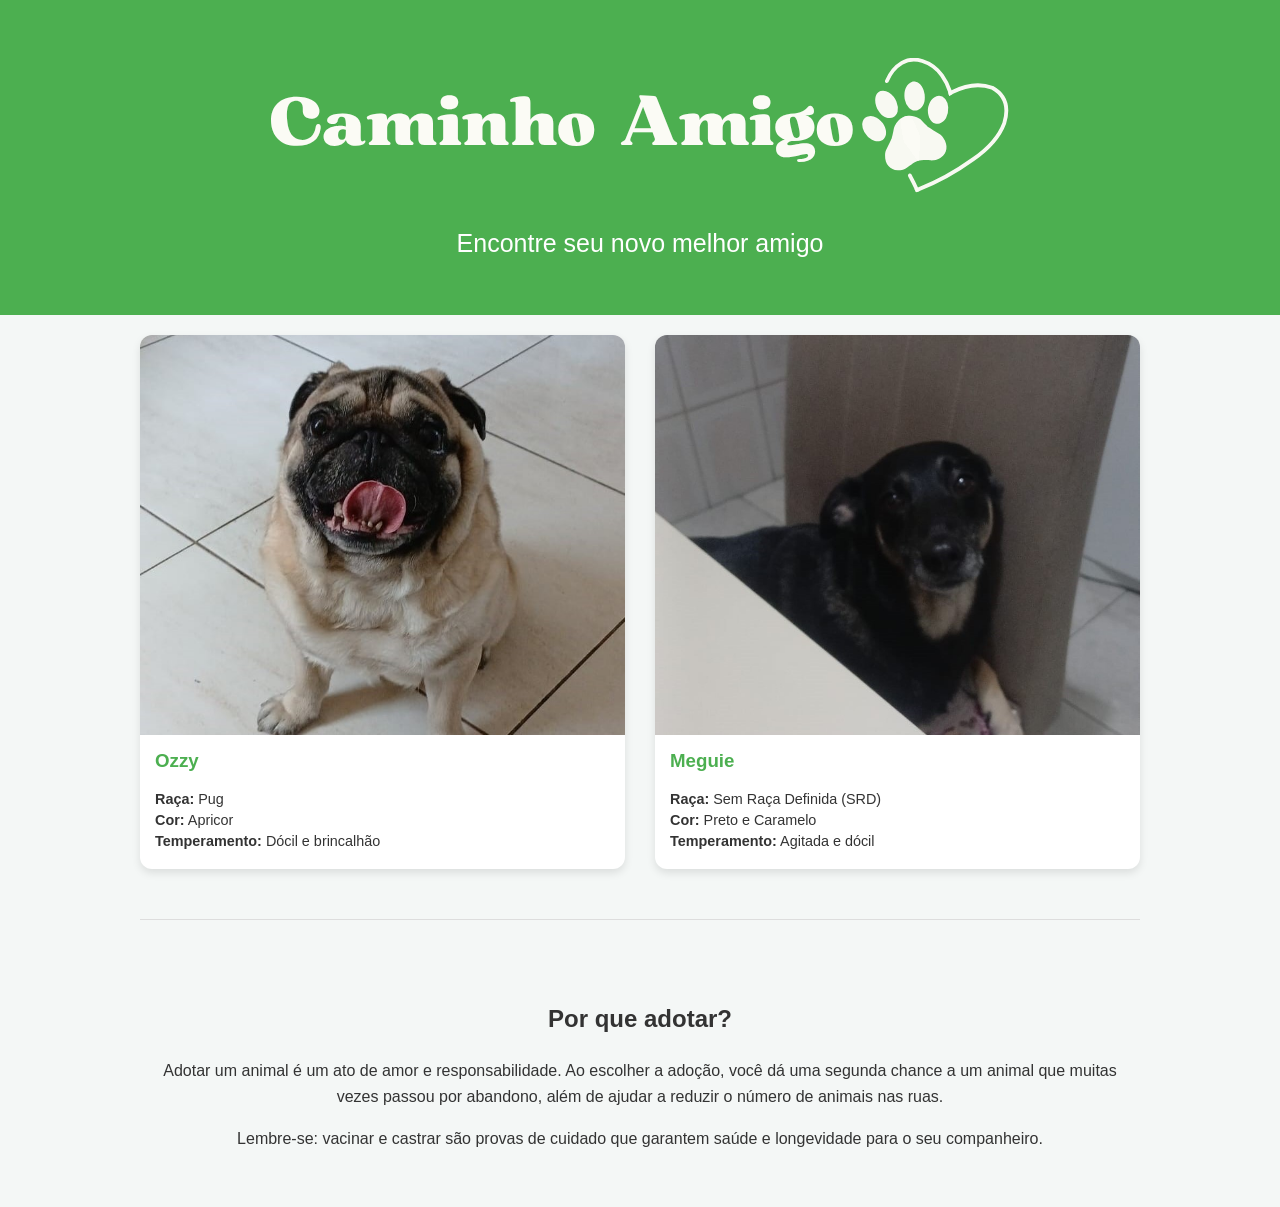
==== index.html @ 492a6e0f "Adicionado os arquivos via upload Adicionei os arquivos de teste :)" ====
<!doctype html>
<html lang="pt-br">
  <head>
    <meta charset="UTF-8" />
    <meta name="viewport" content="width=device-width, initial-scale=1.0" />
    <title>Caminho Amigo - Adoção</title>
    <link rel="stylesheet" href="style.css" />
  </head>
  <body>
    <header>
      <h1>
        <img src="img/CaminhoAmigoLogo.png" alt="Caminho Amigo" />
      </h1>
      <p class="descricao">Encontre seu novo melhor amigo</p>
    </header>

    <main class="container">
      <section class="grid-animais">
        <div class="card-animal">
          <div class="foto-animal">
            <img src="img/Ozzy.jpeg" alt="Foto do animal" />
          </div>
          <div class="info-animal">
            <h3>Ozzy</h3>
            <p><strong>Raça:</strong> Pug</p>
            <p><strong>Cor:</strong> Apricor</p>
            <p><strong>Temperamento:</strong> Dócil e brincalhão</p>
          </div>
        </div>

        <div class="card-animal">
          <div class="foto-animal">
            <img src="img/Meguie.jpeg" alt="Foto do animal" />
          </div>
          <div class="info-animal">
            <h3>Meguie</h3>
            <p><strong>Raça:</strong> Sem Raça Definida (SRD)</p>
            <p><strong>Cor:</strong> Preto e Caramelo</p>
            <p><strong>Temperamento:</strong> Agitada e dócil</p>
          </div>
        </div>
      </section>

      <hr />

      <section class="informativo-rodape">
        <h2>Por que adotar?</h2>
        <p>
          Adotar um animal é um ato de amor e responsabilidade. Ao escolher a
          adoção, você dá uma segunda chance a um animal que muitas vezes passou
          por abandono, além de ajudar a reduzir o número de animais nas ruas.
        </p>
        <p>
          Lembre-se: vacinar e castrar são provas de cuidado que garantem saúde
          e longevidade para o seu companheiro.
        </p>
      </section>
    </main>
  </body>
</html>
---- style.css ----
/* Configurações Gerais */
body {
  font-family: "Segoe UI", Tahoma, Geneva, Verdana, sans-serif;
  background-color: #f4f7f6;
  margin: 0;
  padding: 0;
  color: #333;
}

header {
  background-color: #4caf50;
  color: white;
  text-align: center;
  padding: 2rem 0;
}

.descricao {
  font-size: 25px;
}

.container {
  max-width: 1000px;
  margin: 20px auto;
  padding: 0 20px;
}

/* Grid de Animais (2 colunas por enqaunto */
.grid-animais {
  display: grid;
  grid-template-columns: repeat(auto-fit, minmax(250px, 1fr));
  gap: 30px;
  margin-bottom: 50px;
}

/* Estilo do Card */
.card-animal {
  background: white;
  border-radius: 12px;
  overflow: hidden;
  box-shadow: 0 4px 8px rgba(0, 0, 0, 0.1);
  transition: transform 0.3s ease;
}

.card-animal:hover {
  transform: translateY(-5px);
}

.foto-animal {
  width: 100%;
  height: 400px;
  background-color: #ddd; /* Cor de fundo caso não tenha imagem */
}

.foto-animal img {
  width: 100%;
  height: 100%;
  object-fit: cover; /* Faz a imagem preencher o quadrado sem distorcer */
}

.info-animal {
  padding: 15px;
}

.info-animal h3 {
  margin-top: 0;
  color: #4caf50;
}

.info-animal p {
  font-size: 0.9rem;
  margin: 5px 0;
}

/* Informativo Inferior */
.informativo-rodape {
  text-align: center;
  margin-top: 40px;
  padding: 20px;
  line-height: 1.6;
}

hr {
  border: 0;
  height: 1px;
  background: #ddd;
}
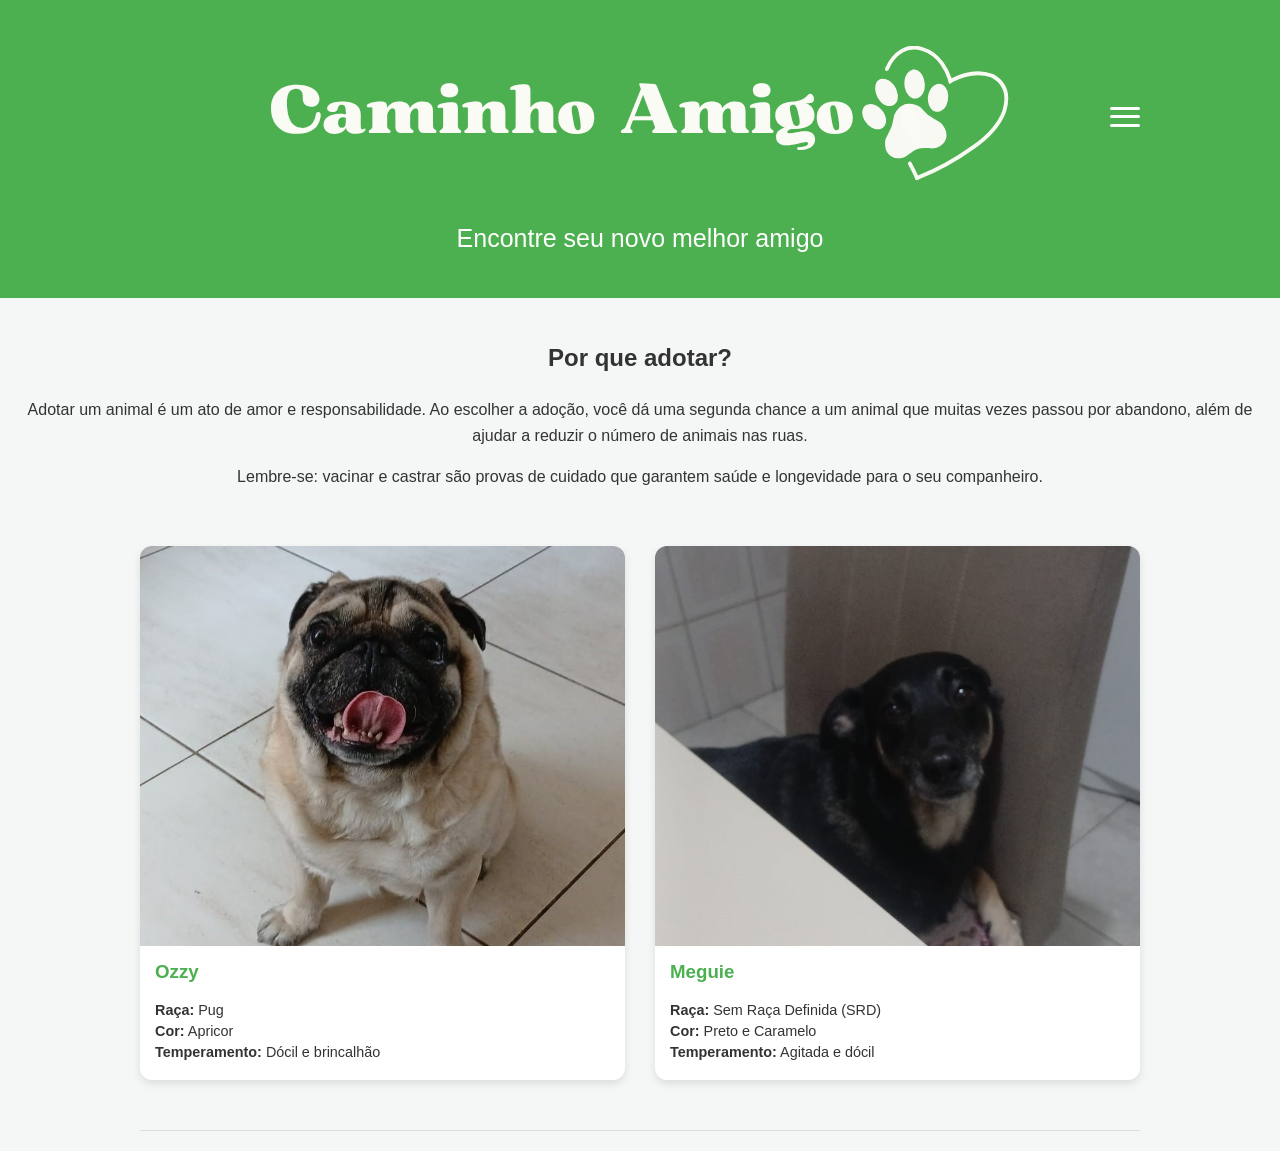
==== commit bb229827: "Alterei algumas coisas no CSS e adicionei uma página de vacinação." ====
--- a/index.html
+++ b/index.html
@@ -8,11 +8,42 @@
   </head>
   <body>
     <header>
-      <h1>
-        <img src="img/CaminhoAmigoLogo.png" alt="Caminho Amigo" />
-      </h1>
+      <div class="header-container">
+        <h1>
+          <img src="img/CaminhoAmigoLogo.png" alt="Caminho Amigo" />
+        </h1>
+        
+        <nav class="menu-navegacao">
+          <input type="checkbox" id="menu-toggle" class="menu-checkbox" />
+          <label for="menu-toggle" class="menu-botao">
+            <span></span>
+            <span></span>
+            <span></span>
+          </label>
+          
+          <ul class="menu-links">
+            <li><a href="index.html">Início</a></li>
+            <li><a href="vacinacao.html">Postos de Vacinação</a></li>
+            <li><a href="adotar.html">Castração Gratuita</a></li>
+            <li><a href="contato.html">Sobre Nós</a></li>
+          </ul>
+        </nav>
+      </div>
       <p class="descricao">Encontre seu novo melhor amigo</p>
     </header>
+
+<section class="informativo">
+        <h2>Por que adotar?</h2>
+        <p>
+          Adotar um animal é um ato de amor e responsabilidade. Ao escolher a
+          adoção, você dá uma segunda chance a um animal que muitas vezes passou
+          por abandono, além de ajudar a reduzir o número de animais nas ruas.
+        </p>
+        <p>
+          Lembre-se: vacinar e castrar são provas de cuidado que garantem saúde
+          e longevidade para o seu companheiro.
+        </p>
+      </section>
 
     <main class="container">
       <section class="grid-animais">
@@ -43,18 +74,7 @@
 
       <hr />
 
-      <section class="informativo-rodape">
-        <h2>Por que adotar?</h2>
-        <p>
-          Adotar um animal é um ato de amor e responsabilidade. Ao escolher a
-          adoção, você dá uma segunda chance a um animal que muitas vezes passou
-          por abandono, além de ajudar a reduzir o número de animais nas ruas.
-        </p>
-        <p>
-          Lembre-se: vacinar e castrar são provas de cuidado que garantem saúde
-          e longevidade para o seu companheiro.
-        </p>
-      </section>
+      
     </main>
   </body>
 </html>
--- a/style.css
+++ b/style.css
@@ -1,4 +1,3 @@
-/* Configurações Gerais */
 body {
   font-family: "Segoe UI", Tahoma, Geneva, Verdana, sans-serif;
   background-color: #f4f7f6;
@@ -11,11 +10,13 @@
   background-color: #4caf50;
   color: white;
   text-align: center;
-  padding: 2rem 0;
+  padding: 20px 1px;
+  position: relative;
 }
 
 .descricao {
   font-size: 25px;
+  margin-top: 10px;
 }
 
 .container {
@@ -24,7 +25,90 @@
   padding: 0 20px;
 }
 
-/* Grid de Animais (2 colunas por enqaunto */
+.header-container {
+  display: flex;
+  justify-content: center;
+  align-items: center;
+  max-width: 1000px;
+  margin: 0 auto;
+  padding: 0 20px;
+  position: relative;
+}
+
+.menu-checkbox {
+  display: none;
+}
+
+.menu-botao {
+  display: flex;
+  flex-direction: column;
+  justify-content: space-between;
+  width: 30px;
+  height: 20px;
+  cursor: pointer;
+  z-index: 10;
+  position: absolute;
+  right: 20px;
+  top: 50%;
+  transform: translateY(-50%);
+}
+
+.menu-botao span {
+  display: block;
+  height: 3px;
+  width: 100%;
+  background-color: white;
+  border-radius: 3px;
+  transition: all 0.3s ease;
+}
+
+.menu-links {
+  position: absolute;
+  top: 100%;
+  right: 20px;
+  background-color: white;
+  box-shadow: 0px 4px 12px rgba(0, 0, 0, 0.15);
+  border-radius: 8px;
+  list-style: none;
+  padding: 10px 0;
+  margin: 10px 0 0 0;
+  display: none;
+  flex-direction: column;
+  min-width: 180px;
+  z-index: 9;
+  text-align: left;
+}
+
+.menu-links li a {
+  display: block;
+  padding: 12px 20px;
+  text-decoration: none;
+  color: #333;
+  font-size: 1rem;
+  transition: background 0.2s, color 0.2s;
+}
+
+.menu-links li a:hover {
+  background-color: #f4f7f6;
+  color: #4caf50;
+}
+
+.menu-checkbox:checked ~ .menu-links {
+  display: flex;
+}
+
+.menu-checkbox:checked ~ .menu-botao span:nth-child(1) {
+  transform: translateY(8px) rotate(45deg);
+}
+
+.menu-checkbox:checked ~ .menu-botao span:nth-child(2) {
+  opacity: 0;
+}
+
+.menu-checkbox:checked ~ .menu-botao span:nth-child(3) {
+  transform: translateY(-9px) rotate(-45deg);
+}
+
 .grid-animais {
   display: grid;
   grid-template-columns: repeat(auto-fit, minmax(250px, 1fr));
@@ -32,7 +116,6 @@
   margin-bottom: 50px;
 }
 
-/* Estilo do Card */
 .card-animal {
   background: white;
   border-radius: 12px;
@@ -48,13 +131,13 @@
 .foto-animal {
   width: 100%;
   height: 400px;
-  background-color: #ddd; /* Cor de fundo caso não tenha imagem */
+  background-color: #ddd;
 }
 
 .foto-animal img {
   width: 100%;
   height: 100%;
-  object-fit: cover; /* Faz a imagem preencher o quadrado sem distorcer */
+  object-fit: cover;
 }
 
 .info-animal {
@@ -71,10 +154,9 @@
   margin: 5px 0;
 }
 
-/* Informativo Inferior */
-.informativo-rodape {
+.informativo {
   text-align: center;
-  margin-top: 40px;
+  margin-top: 1px;
   padding: 20px;
   line-height: 1.6;
 }
@@ -84,3 +166,31 @@
   height: 1px;
   background: #ddd;
 }
+
+@media (max-width: 768px) {
+  .grid-animais {
+    grid-template-columns: 1fr;
+    gap: 20px;
+  }
+
+  header {
+    padding: 1.5rem 1rem;
+  }
+
+  header h1 {
+    font-size: 1.8rem;
+  }
+
+  .info-animal h3 {
+    font-size: 1.3rem;
+  }
+
+  .informativo {
+    padding: 15px;
+    font-size: 1rem;
+  }
+
+  .foto-animal {
+    height: 200px;
+  }
+}
